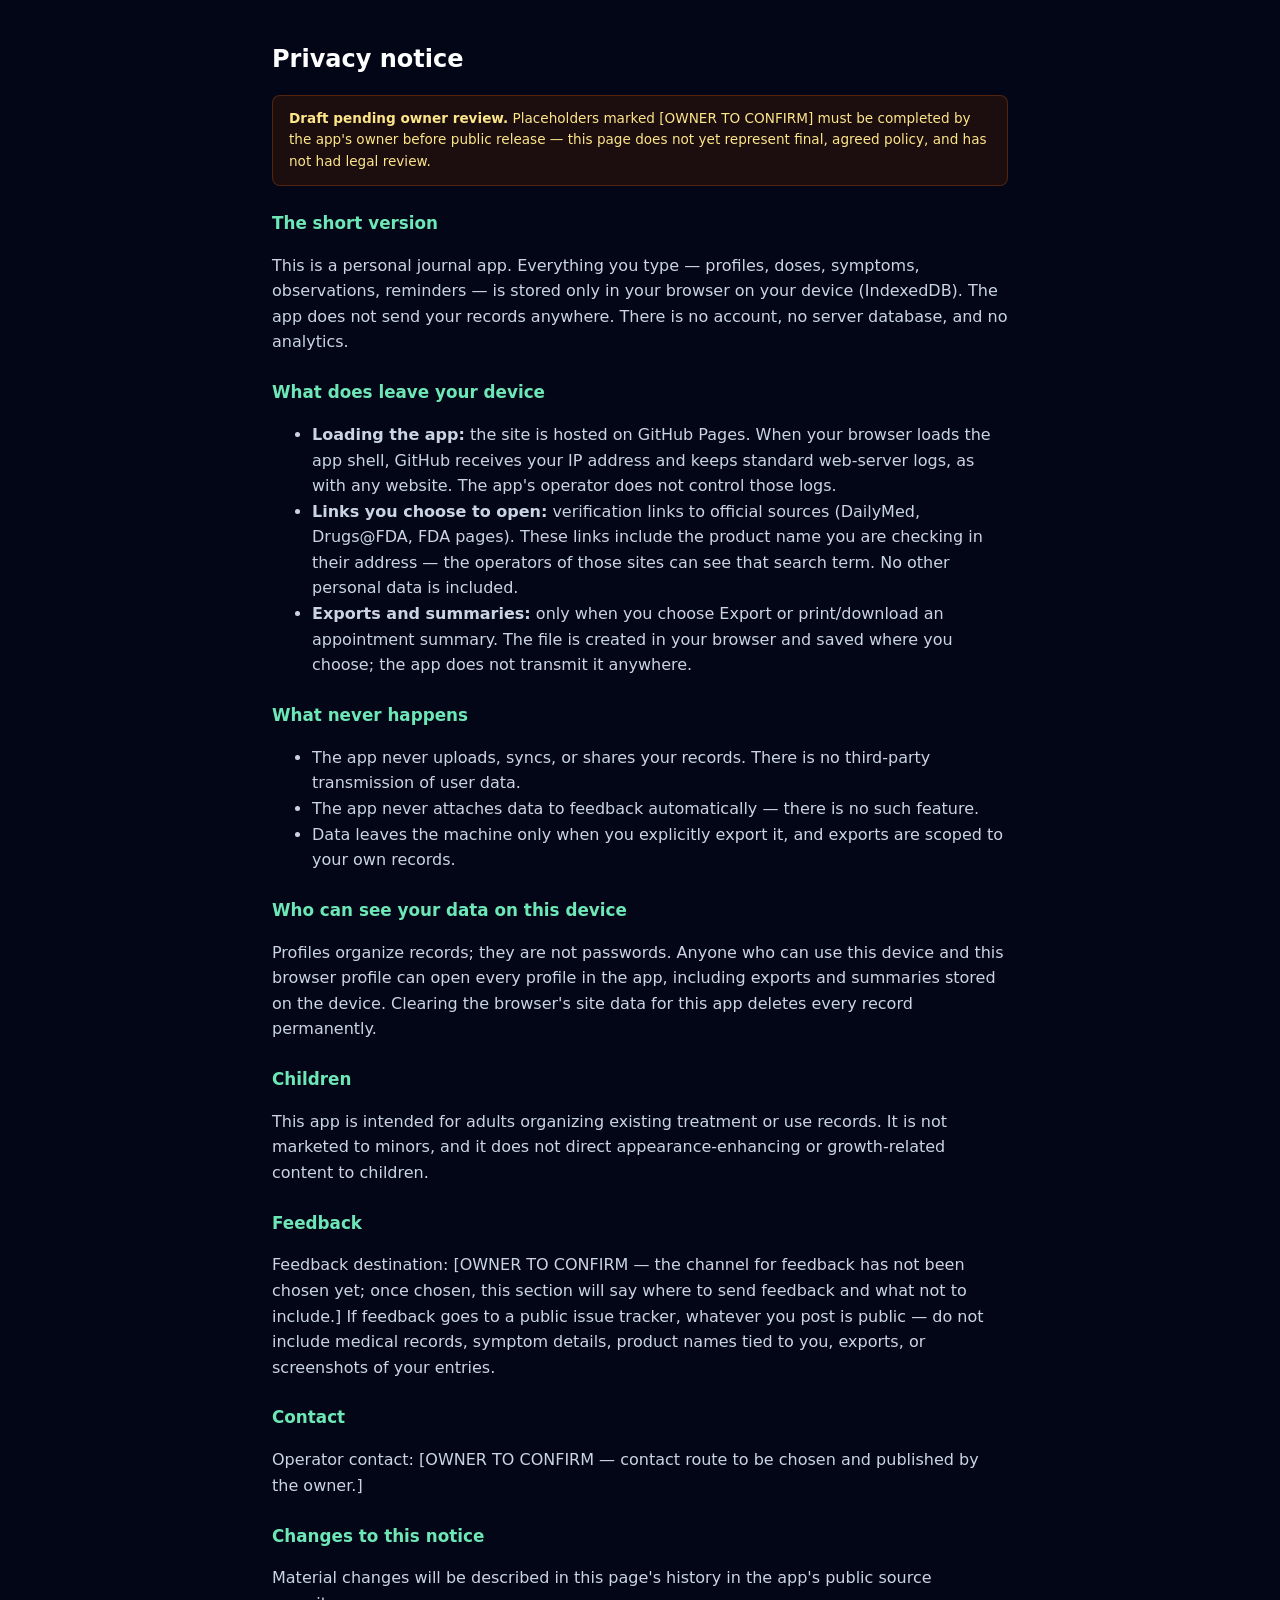
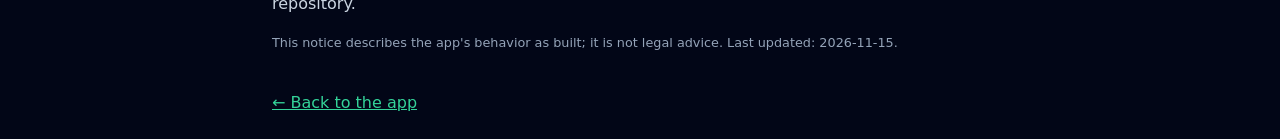
==== pwa/privacy.html @ 859a6648 "Implement pre-Reddit release blockers (privacy, security, update control) From the review of 5b15ee6" ====
<!DOCTYPE html>
<html lang="en">
<head>
<meta charset="utf-8">
<meta name="viewport" content="width=device-width, initial-scale=1">
<title>Privacy notice — Peptide Safety Tracker</title>
<link rel="stylesheet" href="./styles.css">
<style>
  body{background:#020617;color:#cbd5e1;font-family:system-ui,sans-serif;margin:0;padding:1.5rem;line-height:1.6}
  main{max-width:46rem;margin:0 auto}
  h1{color:#fff;font-size:1.5rem} h2{color:#6ee7b7;font-size:1.05rem;margin-top:1.5rem}
  a{color:#34d399}
  .note{border:1px solid rgba(120,53,15,.6);background:rgba(69,26,3,.4);color:#fde68a;padding:.75rem 1rem;border-radius:.5rem;font-size:.85rem}
  .muted{color:#94a3b8;font-size:.8rem}
  .back{display:inline-block;margin-top:1.5rem}
</style>
</head>
<body>
<main>
<h1>Privacy notice</h1>
<p class="note"><strong>Draft pending owner review.</strong> Placeholders marked
<span>[OWNER TO CONFIRM]</span> must be completed by the app's owner before
public release — this page does not yet represent final, agreed policy, and
has not had legal review.</p>

<h2>The short version</h2>
<p>This is a personal journal app. Everything you type — profiles, doses,
symptoms, observations, reminders — is stored only in your browser on your
device (IndexedDB). The app does not send your records anywhere. There is no
account, no server database, and no analytics.</p>

<h2>What does leave your device</h2>
<ul>
  <li><strong>Loading the app:</strong> the site is hosted on GitHub Pages.
  When your browser loads the app shell, GitHub receives your IP address and
  keeps standard web-server logs, as with any website. The app's operator
  does not control those logs.</li>
  <li><strong>Links you choose to open:</strong> verification links to
  official sources (DailyMed, Drugs@FDA, FDA pages). These links include the
  product name you are checking in their address — the operators of those
  sites can see that search term. No other personal data is included.</li>
  <li><strong>Exports and summaries:</strong> only when you choose Export or
  print/download an appointment summary. The file is created in your browser
  and saved where you choose; the app does not transmit it anywhere.</li>
</ul>

<h2>What never happens</h2>
<ul>
  <li>The app never uploads, syncs, or shares your records. There is no
  third-party transmission of user data.</li>
  <li>The app never attaches data to feedback automatically — there is no
  such feature.</li>
  <li>Data leaves the machine only when you explicitly export it, and
  exports are scoped to your own records.</li>
</ul>

<h2>Who can see your data on this device</h2>
<p>Profiles organize records; they are not passwords. Anyone who can use this
device and this browser profile can open every profile in the app, including
exports and summaries stored on the device. Clearing the browser's site data
for this app deletes every record permanently.</p>

<h2>Children</h2>
<p>This app is intended for adults organizing existing treatment or use
records. It is not marketed to minors, and it does not direct
appearance-enhancing or growth-related content to children.</p>

<h2>Feedback</h2>
<p>Feedback destination: <span>[OWNER TO CONFIRM — the channel for feedback
has not been chosen yet; once chosen, this section will say where to send
feedback and what not to include.]</span> If feedback goes to a public issue
tracker, whatever you post is public — do not include medical records,
symptom details, product names tied to you, exports, or screenshots of your
entries.</p>

<h2>Contact</h2>
<p>Operator contact: <span>[OWNER TO CONFIRM — contact route to be chosen and
published by the owner.]</span></p>

<h2>Changes to this notice</h2>
<p>Material changes will be described in this page's history in the app's
public source repository.</p>

<p class="muted">This notice describes the app's behavior as built; it is not
legal advice. Last updated: 2026-11-15.</p>
<a class="back" href="./index.html">← Back to the app</a>
</main>
</body>
</html>
---- pwa/styles.css ----
/* styles.css — Peptide Safety Tracker, local styling (no remote runtime deps).
 * Version 4 — matches sw.js CACHE_PREFIX "peptide-safety-static-" v4.
 * Hand-built utility subset: only the classes the app actually uses, with
 * Tailwind-default values so the rendering is unchanged from the CDN era.
 */

/* ---------- text ---------- */
.text-xs{font-size:.75rem;line-height:1rem}
.text-sm{font-size:.875rem;line-height:1.25rem}
.text-lg{font-size:1.125rem;line-height:1.75rem}
.text-xl{font-size:1.25rem;line-height:1.75rem}
.text-2xl{font-size:1.5rem;line-height:2rem}
.text-\[\.7rem\]{font-size:.7rem}
.font-normal{font-weight:400}
.font-semibold{font-weight:600}
.font-bold{font-weight:700}
.font-black{font-weight:900}
.tracking-tight{letter-spacing:-.025em}
.uppercase{text-transform:uppercase}
.underline{text-decoration-line:underline}
.leading-relaxed{line-height:1.625}
.text-left{text-align:left}
.text-center{text-align:center}
.text-right{text-align:right}

/* ---------- colors: text ---------- */
.text-white{color:#fff}
.text-amber-100{color:#fef3c7}
.text-amber-200{color:#fde68a}
.text-amber-200\/90{color:rgba(253,230,138,.9)}
.text-amber-300{color:#fcd34d}
.text-amber-300\/90{color:rgba(252,211,77,.9)}
.text-amber-400{color:#fbbf24}
.text-emerald-200{color:#d1fae5}
.text-emerald-300{color:#6ee7b7}
.text-emerald-400{color:#34d399}
.text-red-200{color:#fecaca}
.text-red-300{color:#fca5a5}
.text-sky-400{color:#38bdf8}
.text-slate-300{color:#cbd5e1}
.text-slate-400{color:#94a3b8}
.text-slate-500{color:#64748b}

/* ---------- colors: background ---------- */
.bg-amber-900\/60{background-color:rgba(120,53,15,.6)}
.bg-amber-950\/30{background-color:rgba(69,26,3,.3)}
.bg-amber-950\/40{background-color:rgba(69,26,3,.4)}
.bg-black\/80{background-color:rgba(0,0,0,.8)}
.bg-emerald-700{background-color:#047857}
.bg-emerald-950\/60{background-color:rgba(2,44,34,.6)}
.bg-red-950\/40{background-color:rgba(69,10,10,.4)}
.bg-slate-900{background-color:#0f172a}
.bg-slate-950{background-color:#020617}
.bg-slate-950\/95{background-color:rgba(2,6,23,.95)}
.bg-slate-950\/97{background-color:rgba(2,6,23,.97)}
.hover\:bg-slate-800:hover{background-color:#1e293b}

/* ---------- colors: border ---------- */
.border{border-width:1px}
.border-b{border-bottom-width:1px}
.border-t{border-top-width:1px}
.border-amber-700\/60{border-color:rgba(180,83,9,.6)}
.border-amber-900\/60{border-color:rgba(120,53,15,.6)}
.border-red-800{border-color:#991b1b}
.border-slate-700{border-color:#334155}
.border-slate-800{border-color:#1e293b}
.border-dashed{border-style:dashed}
.border-slate-500{border-color:#64748b}
.border-emerald-500{border-color:#10b981}

/* ---------- layout ---------- */
.block{display:block}
.hidden{display:none!important}
.flex{display:flex}
.grid{display:grid}
.grid-cols-2{grid-template-columns:repeat(2,minmax(0,1fr))}
.flex-1{flex:1 1 0%}
.flex-col{flex-direction:column}
.flex-wrap{flex-wrap:wrap}
.items-center{align-items:center}
.items-end{align-items:flex-end}
.items-start{align-items:flex-start}
.justify-between{justify-content:space-between}
.justify-center{justify-content:center}
.self-center{align-self:center}
.shrink-0{flex-shrink:0}
.gap-0\.5{gap:.125rem}
.gap-2{gap:.5rem}
.gap-3{gap:.75rem}
.cursor-pointer{cursor:pointer}

/* ---------- spacing ---------- */
.p-0{padding:0}
.p-3{padding:.75rem}
.p-4{padding:1rem}
.p-5{padding:1.25rem}
.p-6{padding:1.5rem}
.px-2{padding-left:.5rem;padding-right:.5rem}
.px-3{padding-left:.75rem;padding-right:.75rem}
.px-4{padding-left:1rem;padding-right:1rem}
.py-1{padding-top:.25rem;padding-bottom:.25rem}
.py-1\.5{padding-top:.375rem;padding-bottom:.375rem}
.py-2{padding-top:.5rem;padding-bottom:.5rem}
.py-2\.5{padding-top:.625rem;padding-bottom:.625rem}
.py-3{padding-top:.75rem;padding-bottom:.75rem}
.pt-0\.5{padding-top:.125rem}
.pt-1{padding-top:.25rem}
.pt-2{padding-top:.5rem}
.pb-1{padding-bottom:.25rem}
.pb-2{padding-bottom:.5rem}
.mb-1{margin-bottom:.25rem}
.mt-1{margin-top:.25rem}
.ml-1{margin-left:.25rem}
.ml-2{margin-left:.5rem}
.mx-auto{margin-left:auto;margin-right:auto}
.space-y-0\.5>*+*{margin-top:.125rem}
.space-y-1>*+*{margin-top:.25rem}
.space-y-2>*+*{margin-top:.5rem}
.space-y-3>*+*{margin-top:.75rem}
.space-y-4>*+*{margin-top:1rem}
.space-y-6>*+*{margin-top:1.5rem}
.pl-4{padding-left:1rem}
.pl-5{padding-left:1.25rem}

/* ---------- sizing & position ---------- */
.w-4{width:1rem}
.h-4{height:1rem}
.w-full{width:100%}
.min-h-screen{min-height:100vh}
.min-w-\[8rem\]{min-width:8rem}
.max-w-3xl{max-width:48rem}
.max-h-72{max-height:18rem}
.max-h-\[85vh\]{max-height:85vh}
.max-h-\[90vh\]{max-height:90vh}
.overflow-y-auto{overflow-y:auto}
.sticky{position:sticky}
.fixed{position:fixed}
.top-0{top:0}
.bottom-0{bottom:0}
.left-0{left:0}
.right-0{right:0}
.inset-0{top:0;right:0;bottom:0;left:0}
.z-40{z-index:40}
.z-50{z-index:50}
.z-\[60\]{z-index:60}
.z-\[70\]{z-index:70}
.whitespace-nowrap{white-space:nowrap}

/* ---------- borders & radius ---------- */
.rounded-full{border-radius:9999px}
.rounded-lg{border-radius:.5rem}
.rounded-xl{border-radius:.75rem}
.rounded-2xl{border-radius:1rem}
.rounded-t-2xl{border-top-left-radius:1rem;border-top-right-radius:1rem}
.list-disc{list-style-type:disc}

/* ---------- form accent ---------- */
.accent-emerald-500{accent-color:#10b981}
.backdrop-blur{backdrop-filter:blur(4px);-webkit-backdrop-filter:blur(4px)}

/* ---------- important overrides (!) ---------- */
.\!py-2{padding-top:.5rem!important;padding-bottom:.5rem!important}
.\!py-2\.5{padding-top:.625rem!important;padding-bottom:.625rem!important}
.\!py-3{padding-top:.75rem!important;padding-bottom:.75rem!important}
.\!py-3\.5{padding-top:.875rem!important;padding-bottom:.875rem!important}
.\!text-xs{font-size:.75rem!important}
.\!w-auto{width:auto!important}
.\!border-slate-500{border-color:#64748b!important}
.\!border-emerald-500{border-color:#10b981!important}
.\!bg-emerald-950{background-color:#022c22!important}

/* ---------- responsive (sm ≥640px) ---------- */
@media (min-width:640px){
  .sm\:items-center{align-items:center}
  .sm\:max-w-md{max-width:28rem}
  .sm\:max-w-sm{max-width:24rem}
  .sm\:p-4{padding:1rem}
  .sm\:rounded-2xl{border-radius:1rem}
}

/* ---------- shared helper ---------- */
.muted{color:#64748b;font-size:.85rem}
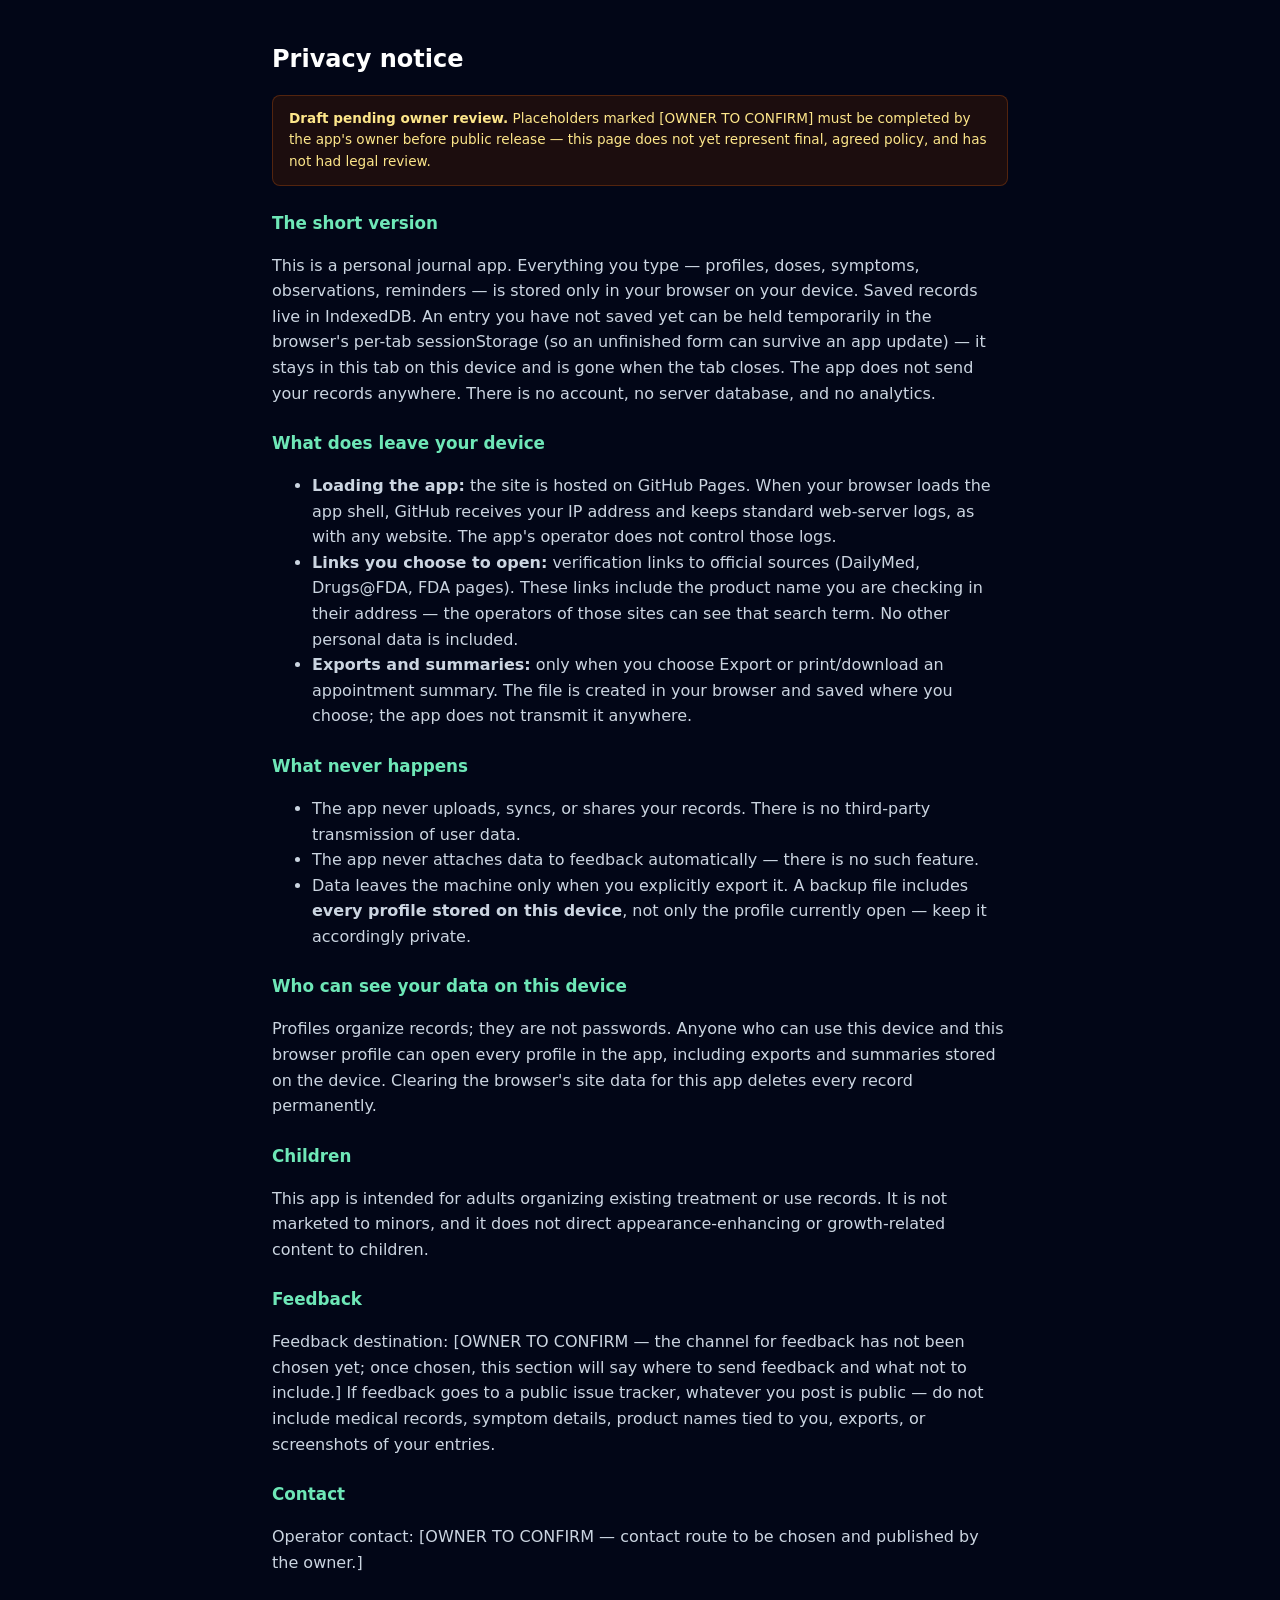
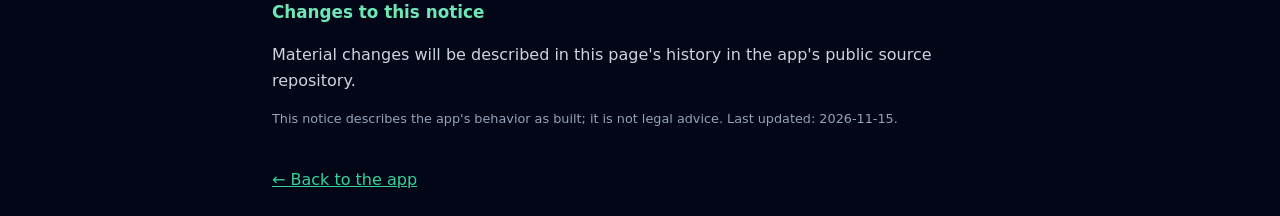
==== commit 71d09cf4: "Correction pass: update target, onblocked timing, draft context, rollback accuracy Four corrections " ====
--- a/pwa/privacy.html
+++ b/pwa/privacy.html
@@ -26,8 +26,11 @@
 <h2>The short version</h2>
 <p>This is a personal journal app. Everything you type — profiles, doses,
 symptoms, observations, reminders — is stored only in your browser on your
-device (IndexedDB). The app does not send your records anywhere. There is no
-account, no server database, and no analytics.</p>
+device. Saved records live in IndexedDB. An entry you have not saved yet
+can be held temporarily in the browser's per-tab sessionStorage (so an
+unfinished form can survive an app update) — it stays in this tab on this
+device and is gone when the tab closes. The app does not send your records
+anywhere. There is no account, no server database, and no analytics.</p>
 
 <h2>What does leave your device</h2>
 <ul>
@@ -50,8 +53,9 @@
   third-party transmission of user data.</li>
   <li>The app never attaches data to feedback automatically — there is no
   such feature.</li>
-  <li>Data leaves the machine only when you explicitly export it, and
-  exports are scoped to your own records.</li>
+  <li>Data leaves the machine only when you explicitly export it. A backup
+  file includes <strong>every profile stored on this device</strong>, not
+  only the profile currently open — keep it accordingly private.</li>
 </ul>
 
 <h2>Who can see your data on this device</h2>
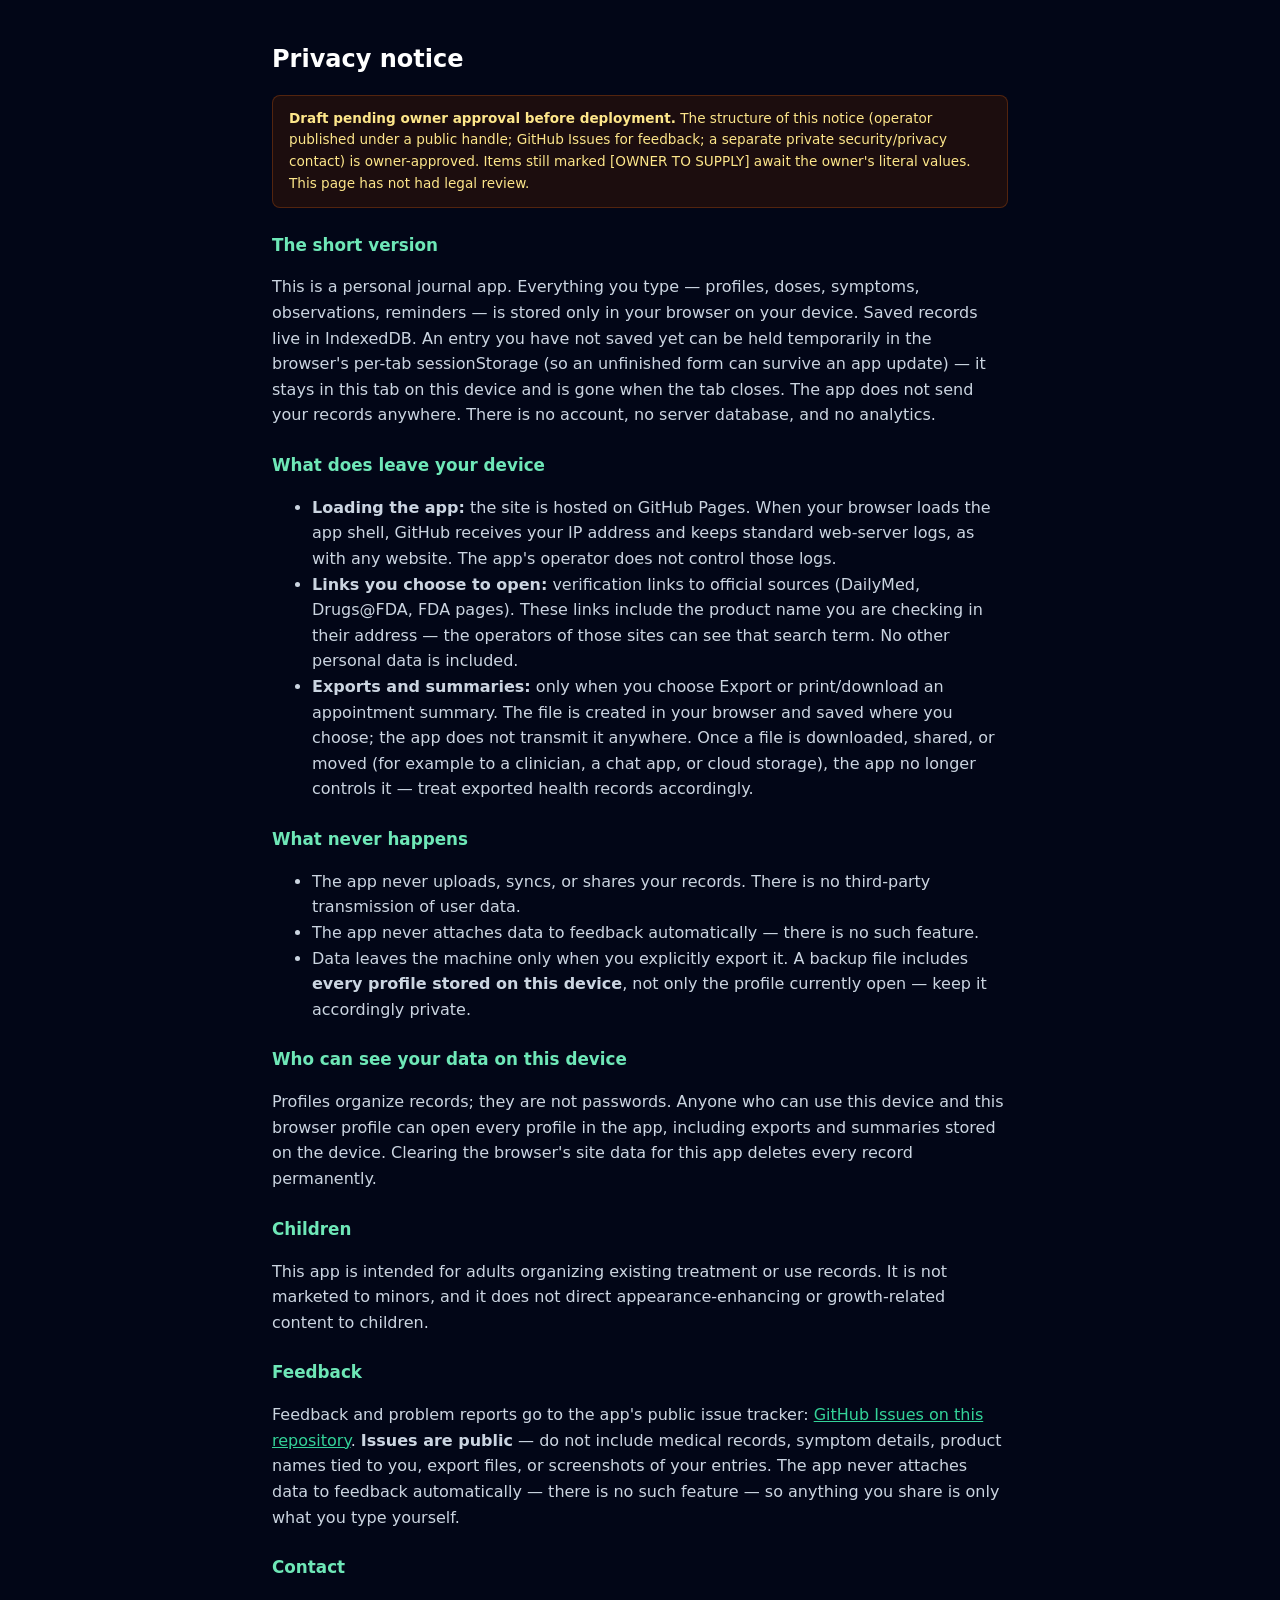
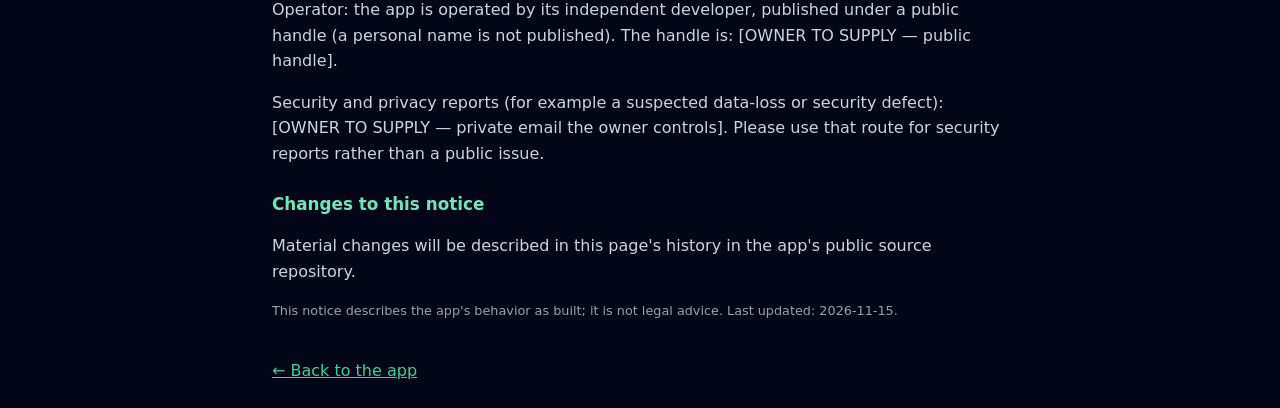
==== commit af31a2b9: "Release-candidate pass: training context, draft-loss fix, policy finalization Training context (owne" ====
--- a/pwa/privacy.html
+++ b/pwa/privacy.html
@@ -18,10 +18,11 @@
 <body>
 <main>
 <h1>Privacy notice</h1>
-<p class="note"><strong>Draft pending owner review.</strong> Placeholders marked
-<span>[OWNER TO CONFIRM]</span> must be completed by the app's owner before
-public release — this page does not yet represent final, agreed policy, and
-has not had legal review.</p>
+<p class="note"><strong>Draft pending owner approval before deployment.</strong>
+The structure of this notice (operator published under a public handle; GitHub
+Issues for feedback; a separate private security/privacy contact) is
+owner-approved. Items still marked <span>[OWNER TO SUPPLY]</span> await the
+owner's literal values. This page has not had legal review.</p>
 
 <h2>The short version</h2>
 <p>This is a personal journal app. Everything you type — profiles, doses,
@@ -44,7 +45,10 @@
   sites can see that search term. No other personal data is included.</li>
   <li><strong>Exports and summaries:</strong> only when you choose Export or
   print/download an appointment summary. The file is created in your browser
-  and saved where you choose; the app does not transmit it anywhere.</li>
+  and saved where you choose; the app does not transmit it anywhere. Once a
+  file is downloaded, shared, or moved (for example to a clinician, a chat
+  app, or cloud storage), the app no longer controls it — treat exported
+  health records accordingly.</li>
 </ul>
 
 <h2>What never happens</h2>
@@ -70,16 +74,22 @@
 appearance-enhancing or growth-related content to children.</p>
 
 <h2>Feedback</h2>
-<p>Feedback destination: <span>[OWNER TO CONFIRM — the channel for feedback
-has not been chosen yet; once chosen, this section will say where to send
-feedback and what not to include.]</span> If feedback goes to a public issue
-tracker, whatever you post is public — do not include medical records,
-symptom details, product names tied to you, exports, or screenshots of your
-entries.</p>
+<p>Feedback and problem reports go to the app's public issue tracker:
+<a href="https://github.com/kinitiyaan-commits/peptide-safety-tracker/issues">GitHub
+Issues on this repository</a>. <strong>Issues are public</strong> — do not
+include medical records, symptom details, product names tied to you, export
+files, or screenshots of your entries. The app never attaches data to
+feedback automatically — there is no such feature — so anything you share is
+only what you type yourself.</p>
 
 <h2>Contact</h2>
-<p>Operator contact: <span>[OWNER TO CONFIRM — contact route to be chosen and
-published by the owner.]</span></p>
+<p>Operator: the app is operated by its independent developer, published
+under a public handle (a personal name is not published). The handle is:
+<span>[OWNER TO SUPPLY — public handle]</span>.</p>
+<p>Security and privacy reports (for example a suspected data-loss or
+security defect): <span>[OWNER TO SUPPLY — private email the owner
+controls]</span>. Please use that route for security reports rather than a
+public issue.</p>
 
 <h2>Changes to this notice</h2>
 <p>Material changes will be described in this page's history in the app's
